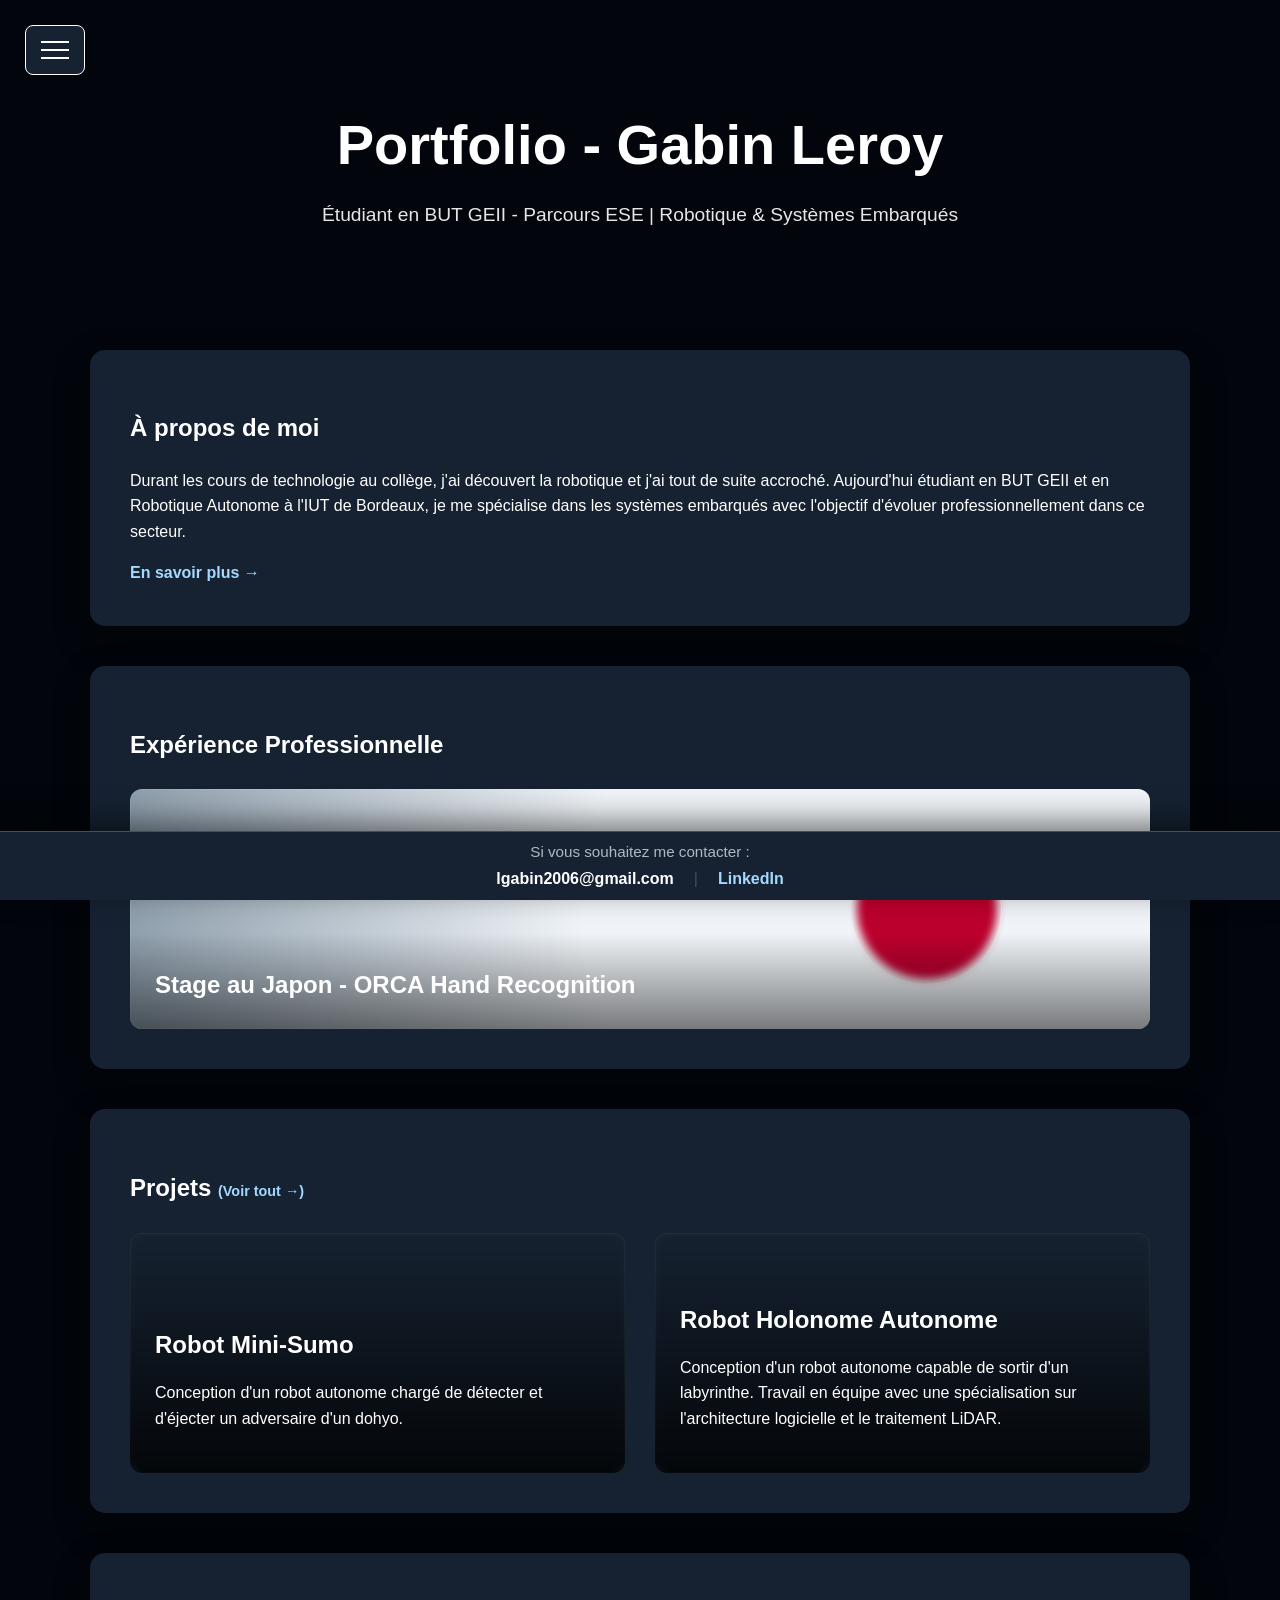
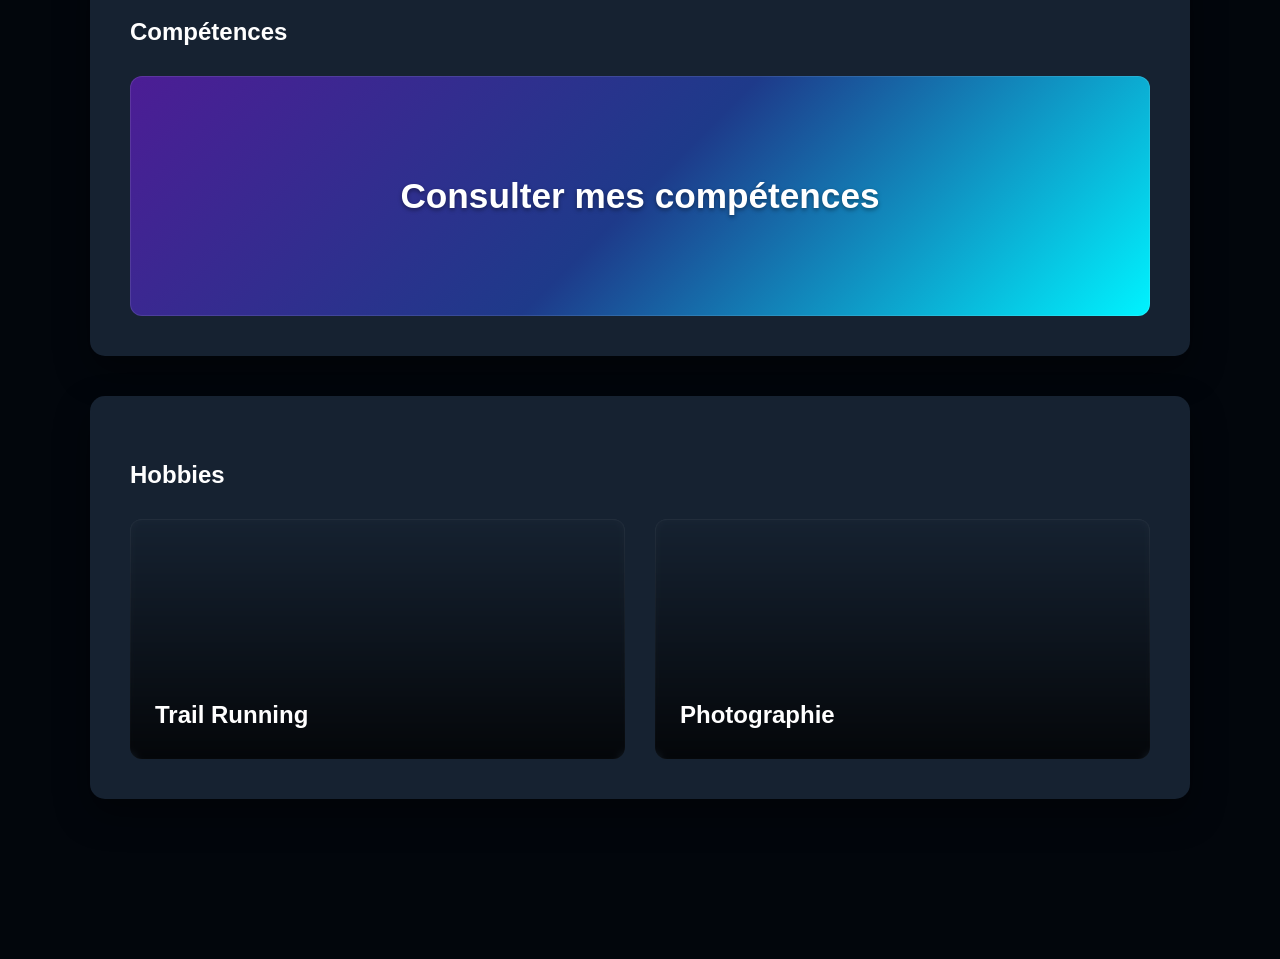
==== index.html @ c3f13b2a "Add files via upload" ====
<!DOCTYPE html>
<html lang="fr">
<head>
    <meta charset="UTF-8">
    <meta name="viewport" content="width=device-width, initial-scale=1.0">
    <title>Portfolio | Gabin Leroy</title>
    <link rel="stylesheet" href="style.css">
</head>
<body>

    <div id="hamburger" class="hamburger">
        <span></span><span></span><span></span>
    </div>

    <nav id="menu-links" class="menu-hidden">
        <ul>
            <li><a href="index.html">Accueil</a></li>
            <li><a href="about.html">À propos de moi</a></li>
            <li><a href="stagejapon.html">Expérience Professionnelle</a></li>
            <li><a href="projets.html">Projets</a></li>
            <li><a href="competences.html">Compétences</a></li>
            <li><a href="index.html#hobbies">Hobbies</a></li>
        </ul>
    </nav>

    <header class="hero">
        <h1>Portfolio - Gabin Leroy</h1>
        <p class="subtitle">Étudiant en BUT GEII - Parcours ESE | Robotique & Systèmes Embarqués</p>
    </header>

    <main class="container">
        
        <section class="section-card">
            <h2>À propos de moi</h2>
            <p>Durant les cours de technologie au collège, j'ai découvert la robotique et j'ai tout de suite accroché. Aujourd'hui étudiant en BUT GEII et en Robotique Autonome à l'IUT de Bordeaux, je me spécialise dans les systèmes embarqués avec l'objectif d'évoluer professionnellement dans ce secteur.</p>
            <a href="about.html" style="color: var(--accent); text-decoration: none; font-weight: bold;">En savoir plus →</a>
        </section>

        <!-- SECTION EXPÉRIENCE (Bouton Large) -->
        <section class="section-card">
            <h2>Expérience Professionnelle</h2>
            <div class="grid-layout single-item">
                <a href="stagejapon.html" class="card-btn japan-card">
                    <div class="overlay">
                        <h3>Stage au Japon - ORCA Hand Recognition</h3>
                    </div>
                </a>
            </div>
        </section>

        <section class="section-card">
            <a href="projets.html" style="text-decoration: none; color: inherit;">
                <h2 style="cursor: pointer;">Projets <span style="font-size: 0.6em; color: var(--accent);"> (Voir tout →)</span></h2>
            </a>

            <div class="grid-layout">
                <a href="robotsumo.html" class="card-btn" style="background-image: url('img/robotsumo.jpg');">
                    <div class="overlay">
                        <h3>Robot Mini-Sumo</h3>
                        <p>Conception d'un robot autonome chargé de détecter et d'éjecter un adversaire d'un dohyo.</p>
                    </div>
                </a>
                
                <a href="robotholonome.html" class="card-btn">
                    <div class="overlay">
                        <h3>Robot Holonome Autonome</h3>
                        <p>Conception d'un robot autonome capable de sortir d'un labyrinthe. Travail en équipe avec une spécialisation sur l'architecture logicielle et le traitement LiDAR.</p>
                    </div>
                </a>
            </div>
        </section>

        <section id="home-skills" class="section-card">
            <h2>Compétences</h2>
            <div class="grid-layout single-item">
<a href="competences.html" class="card-btn" style="background: linear-gradient(135deg, #4c1d95, #1e3a8a, #00f3ff); transition: all 0.3s ease;">
    <div style="height: 100%; display: flex; align-items: center; justify-content: center;">
        <h3 style="font-size: 2.2em; margin: 0; color: var(--white); font-weight: 700; text-shadow: 0 2px 4px rgba(0, 0, 0, 0.4);">Consulter mes compétences</h3>
    </div>
</a>
            </div>
        </section>

        <section id="hobbies" class="section-card">
            <h2>Hobbies</h2>
            <div class="grid-layout">
                <a href="trail.html" class="card-btn" style="background-image: url('img/panorama.jpg');">
                    <div class="overlay"><h3>Trail Running</h3></div>
                </a>
                <a href="photo.html" class="card-btn" style="background-image: url('img/fujitakao.jpg');">
                    <div class="overlay"><h3>Photographie</h3></div>
                </a>
            </div>
        </section>
    </main>

    <footer class="sticky-footer">
        <div class="footer-content">
            <p class="contact-intro">Si vous souhaitez me contacter :</p>
            <div class="contact-links">
                <span class="contact-mail"><strong>lgabin2006@gmail.com</strong></span>
                <span class="separator">|</span>
                <a href="https://www.linkedin.com/in/gabin-leroy-820791335" target="_blank">LinkedIn</a>
            </div>
        </div>
    </footer>

    <script src="script.js"></script>
</body>
</html>
---- style.css ----
html { scroll-behavior: smooth; }

/* --- VARIABLES --- */
:root {
    --bg-dark: #02060c;
    --block-bg: #162231;
    --card-bg: #23354d;
    --accent: #a5d8ff;
    --white: #ffffff;
    --text-dim: #b0b8c3;
    --skill-red: #e74c3c;
    --skill-orange: #e67e22;
    --skill-yellow: #f1c40f;
    --skill-green: #2ecc71;
}

body {
    margin: 0; padding: 0;
    font-family: 'Inter', -apple-system, sans-serif;
    background-color: var(--bg-dark);
    color: var(--white);
    line-height: 1.6;
    padding-bottom: 120px;
}

.container { width: 90%; max-width: 1100px; margin: 0 auto; }

/* --- HEADER & BANNIÈRES --- */
.hero { text-align: center; padding: 100px 20px 60px; }
.hero h1, .about-banner h1 { font-size: 3.5em; color: var(--white); font-weight: 800; margin: 0; }
.subtitle { color: var(--white); opacity: 0.9; font-size: 1.2em; margin-top: 10px; }

.about-banner {
    width: 100%; background: var(--block-bg);
    border-bottom: 2px solid var(--accent);
    padding: 80px 0; text-align: center;
}
.about-banner h1 { margin-bottom: 20px; }
.banner-text { max-width: 800px; margin: 0 auto; padding: 0 20px; font-size: 1.2em; color: var(--text-dim); }

/* --- MENU HAMBURGER --- */
.hamburger {
    position: fixed; top: 25px; left: 25px; z-index: 2000; cursor: pointer;
    background: var(--block-bg); padding: 15px; border-radius: 8px;
    border: 1px solid var(--white); display: flex; flex-direction: column; gap: 6px;
}
.hamburger span { display: block; width: 28px; height: 2px; background: var(--white); }

#menu-links {
    position: fixed; top: 0; left: 0; height: 100vh; width: 280px;
    background: var(--block-bg); border-right: 1px solid var(--white);
    z-index: 1500; padding-top: 100px; transition: transform 0.4s ease;
}
.menu-hidden { transform: translateX(-100%); }
#menu-links ul { list-style: none; padding: 0 40px; margin: 0; }
#menu-links a { text-decoration: none; color: var(--white); font-size: 1.3em; display: block; padding: 15px 0; }
#menu-links a:hover { color: var(--accent); }

/* --- SECTIONS & GRILLES --- */
.section-card {
    background: var(--block-bg); margin: 40px auto; padding: 40px;
    border-radius: 15px; box-shadow: 0 15px 35px rgba(0,0,0,0.4);
}
.grid-layout { display: grid; grid-template-columns: repeat(2, 1fr); gap: 30px; margin-top: 25px; }
.single-item { grid-template-columns: 1fr !important; }

/* --- BOUTONS (LE FIX ULTIME - OMBRE INTERNE) --- */
.card-btn {
    height: 240px; border-radius: 12px;
    background-color: transparent; /* On enlève le fond sombre qui bavait */
    position: relative; overflow: hidden;
    text-decoration: none; color: var(--white); display: block; transition: all 0.3s ease;
    
    /* On remplace la bordure classique par une ombre interne. 
       Elle couvre parfaitement le bord sans laisser de vide microscopique ! */
    border: none;
    box-shadow: inset 0 0 0 1px rgba(255, 255, 255, 0.1);
    
    background-size: cover;
    background-position: center;
    
    transform: translateZ(0);
    isolation: isolate;
}

.card-btn:hover { 
    transform: translateY(-8px); 
    /* Au survol, l'ombre interne devient bleue (var--accent) et on garde l'ombre externe */
    box-shadow: inset 0 0 0 1px var(--accent), 0 10px 20px rgba(0,0,0,0.3);
}


/* L'overlay gère uniquement le texte et le dégradé noir */
.overlay { 
    position: absolute; inset: 0; 
    z-index: 2; 
    background: linear-gradient(transparent, rgba(0, 0, 0, 0.8)); 
    padding: 25px; display: flex; flex-direction: column; justify-content: flex-end; 
}

/* Le pseudo-élément ::after gère le flou, en débordant de 10px pour couper le défaut */
.overlay::after {
    content: "";
    position: absolute;
    top: -10px; left: -10px; right: -10px; bottom: -10px; 
    backdrop-filter: blur(3px);
    -webkit-backdrop-filter: blur(3px); /* Indispensable pour Safari/iOS */
    z-index: -1; /* Reste sagement derrière le texte et le dégradé */
    transition: backdrop-filter 0.3s ease, -webkit-backdrop-filter 0.3s ease;
}

.overlay h3 { font-size: 1.5em; margin: 0; }

/* Au survol, l'image devient nette */
.card-btn:hover .overlay::after {
    backdrop-filter: blur(0px);
    -webkit-backdrop-filter: blur(0px);
}
/* --- LIGNES ALTERNÉES (PROJETS & PHOTOS) --- */
.project-row, .photo-row { display: flex; align-items: center; gap: 40px; margin-bottom: 80px; }
.project-row.reverse, .photo-row.reverse { flex-direction: row-reverse; }

/* Spécificités Projets */
.project-row { background: var(--block-bg); padding: 30px; border-radius: 15px; border: 1px solid rgba(255, 255, 255, 0.05); margin-top: 60px; }
.project-image, .photo-text { flex: 1; }
.project-image img { width: 100%; border-radius: 10px; height: 300px; object-fit: cover; }
.project-text { flex: 1; }
.project-text h3, .photo-text h2 { font-size: 1.8em; margin-bottom: 15px; color: var(--accent); }

.category-title { font-size: 2.5em; color: var(--accent); margin: 60px 0 20px 0; border-bottom: 1px solid rgba(255, 255, 255, 0.1); padding-bottom: 10px; }
.subcategory-title { font-size: 1.8em; color: var(--white); margin: 40px 0; opacity: 0.8; }

/* Spécificités Photo (Carrousel) - VERSION 2 */
.photo-container-v2 { margin: 80px 0; width: 100%; }
.carousel-container { position: relative; width: 100%; overflow: hidden; border-radius: 15px; border: 1px solid rgba(255, 255, 255, 0.1); aspect-ratio: 16 / 9; }
.carousel-slide { display: flex; overflow-x: auto; scroll-snap-type: x mandatory; scroll-behavior: smooth; -ms-overflow-style: none; scrollbar-width: none; }
.carousel-slide::-webkit-scrollbar { display: none; }
.carousel-slide img { width: 100%; flex-shrink: 0; scroll-snap-align: start; object-fit: cover; aspect-ratio: 16 / 9; height: auto; }

/* Pas de bloc de fond, texte directement posé avec ombres 3D */
.photo-text-v2 {
    position: absolute; bottom: 40px; width: 50%; z-index: 10; pointer-events: none;
}
.photo-text-v2 h2 { 
    font-size: 2.2em; color: var(--white); margin-bottom: 10px;
    text-shadow: 2px 2px 10px rgba(0, 0, 0, 1), -1px -1px 0 rgba(0,0,0,0.5); 
}
.photo-text-v2 p { 
    font-size: 1.1em; color: #ffffff; margin: 0;
    text-shadow: 1px 1px 8px rgba(0, 0, 0, 1), 0px 0px 5px rgba(0,0,0,0.8); 
}
.text-left { left: 40px; text-align: left; }
.text-right { right: 40px; text-align: right; left: auto; }

@media (max-width: 768px) {
    .photo-text-v2 { width: 85%; bottom: 20px; left: 20px !important; text-align: left !important; }
    .photo-text-v2 h2 { font-size: 1.5em; }
    .photo-text-v2 p { font-size: 0.9em; }
}

/* --- TRANSITION DE FOND DYNAMIQUE (PAGE PHOTO) --- */
body.photo-theme {
    transition: background-color 1s ease; /* Transition très douce de 1 seconde */
}

/* --- BOUTONS --- */
.btn-more, .btn-cv-download, .btn-insta, .btn-doc {
    display: inline-block; font-weight: bold; text-decoration: none; transition: 0.3s;
}
.btn-more { margin-top: 15px; color: var(--accent); border: 1px solid var(--accent); padding: 8px 20px; border-radius: 5px; }
.btn-more:hover { background: var(--accent); color: var(--bg-dark); }
.btn-cv-download { display: block; background: var(--accent); color: var(--bg-dark); text-align: center; padding: 20px; margin-bottom: 20px; border-radius: 8px; font-size: 1.1em; }
.btn-cv-download:hover { background: var(--white); transform: translateY(-3px); }
.btn-insta { margin-top: 20px; padding: 10px 25px; background: linear-gradient(45deg, #f09433, #e6683c, #dc2743, #cc2366, #bc1888); color: white; border-radius: 50px; }
.btn-insta:hover { transform: scale(1.05); }

/* --- NOUVEAU : BOUTONS DE DOCUMENTS (POUR LES PAGES PROJETS) --- */
.docs-container { display: flex; flex-wrap: wrap; gap: 15px; margin-top: 20px; }
.btn-doc { flex: 1; min-width: 200px; background: var(--card-bg); color: var(--white); padding: 15px; text-align: center; border-radius: 8px; border: 1px solid rgba(255,255,255,0.2); }
.btn-doc:hover { background: var(--accent); color: var(--bg-dark); transform: translateY(-3px); }

/* --- SECTION COMPÉTENCES (Titres et Couleurs GEII conservés) --- */
.skill-title { font-size: 1.1em; margin-bottom: 15px; text-transform: uppercase; letter-spacing: 1.5px; border-left: 4px solid currentColor; padding-left: 15px; }
.color-red { color: var(--skill-red); }
.color-orange { color: var(--skill-orange); }
.color-yellow { color: var(--skill-yellow); }
.color-green { color: var(--skill-green); }

/* --- PAGE CV --- */
.cv-section { margin-top: 60; }
.cv-display { background: var(--card-bg); border-radius: 8px; overflow: hidden; border: 1px solid rgba(255, 255, 255, 0.1); height: 800px; }
.cv-display embed { width: 100%; height: 100%; }

/* --- FOOTER STICKY --- */
.sticky-footer { position: fixed; bottom: 0; width: 100%; background: var(--block-bg); border-top: 1px solid rgba(255,255,255,0.2); padding: 8px 0; z-index: 2000; box-shadow: 0 -10px 30px rgba(0,0,0,0.5); }
.footer-content { display: flex; flex-direction: column; align-items: center; gap: 2px; }
.contact-intro { margin: 0; font-size: 0.95em; color: var(--text-dim); }
.contact-links { margin: 0; display: flex; align-items: center; gap: 20px; }
.sticky-footer a { color: var(--accent); text-decoration: none; font-weight: bold; transition: 0.3s; }
.sticky-footer a:hover { text-decoration: underline; color: var(--white); }
.separator { color: rgba(255,255,255,0.2); }

/* --- RESPONSIVE MOBILE --- */
@media (max-width: 768px) {
    .grid-layout { grid-template-columns: 1fr; }
    .hero h1, .about-banner h1 { font-size: 2.5em; }
    /* Regroupement des comportements colonnes sur mobile */
    .project-row, .project-row.reverse, .photo-row, .photo-row.reverse { flex-direction: column; gap: 20px; }
    .carousel-slide img { height: 300px; }
}
@media (max-width: 500px) {
    .contact-links { flex-direction: column; gap: 5px; }
    .separator { display: none; }
}

/* --- BANNIÈRE JAPON : Néon Blanc Détaché --- */
.japan-banner {
    position: relative; width: 100%; height: 400px;
    background: radial-gradient(circle at 80% 50%, #e0e6ed 10%, #1c2b40 85%, var(--bg-dark) 150%);
    display: flex; flex-direction: column; justify-content: center; align-items: center; text-align: center; overflow: hidden; border-bottom: 2px solid #bc002d;
}
.japan-banner h1 { position: relative; z-index: 10; font-size: 3.5em; margin-bottom: 20px; color: var(--white); text-shadow: 0 0 10px rgba(0,0,0,0.6); }
.japan-banner .banner-text { position: relative; z-index: 10; max-width: 800px; margin: 0 auto; padding: 0 20px; font-size: 1.2em; color: var(--white); text-shadow: 0 0 10px rgba(0,0,0,0.6); }

.japan-banner::before {
    content: ""; position: absolute; width: 280px; height: 280px; right: 10%; top: 50%; transform: translateY(-50%);
    background-color: #bc002d; border-radius: 50%; 
    filter: blur(8px); opacity: 1; z-index: 1;
}
.japan-banner::after {
    content: ""; position: absolute; top: 50%; transform: translateY(-50%);
    width: 290px; height: 290px; right: calc(10% - 5px); /* On centre l'anneau plus grand */
    border-radius: 50%; z-index: 2; pointer-events: none;
    border: 1px solid rgba(255, 255, 255, 0.4);
    box-shadow: 0 0 12px rgba(255, 255, 255, 0.3);
}

/* SECTION DOUBLE PHOTO (LABORATOIRE) */
.lab-grid {
    display: flex;
    gap: 30px;
    margin: 40px 0;
}

.lab-item {
    flex: 1;
}

.lab-item img {
    width: 100%;
    height: 400px;
    object-fit: cover;
    border-radius: 12px;
    border: 1px solid rgba(255, 255, 255, 0.1);
}

.lab-caption {
    margin-top: 20px;
    text-align: center;
    font-style: italic;
    color: var(--text-dim);
}

/* Mobile */
@media (max-width: 768px) {
    .lab-grid { flex-direction: column; }
    .lab-item img { height: 300px; }
}

/* BOUTON Stage Japon Expérience pro */

/* 1. Le fond du bouton (Uniquement le dégradé) */
.japan-card {
    background: radial-gradient(circle at 75% 50%, #f0f4f8 40%, #5c7285 130%) !important;
    position: relative;
    overflow: hidden;
}

/* 2. Le calque de l'image (Main ORCA) isolé uniquement à gauche ! */
.japan-card .overlay::before {
    content: "";
    position: absolute;
    top: 0; left: 0; bottom: 0;
    width: 60%; /* Ne prend que la partie gauche pour ne PAS polluer le drapeau */
    background: url('img/orcahandremove.png') no-repeat left 35% center / auto 90%;
    filter: blur(5px); /* Image floue par défaut */
    transition: all 0.3s ease; /* Fluidité de l'animation */
    z-index: -1; /* Derrière le texte */
}

/* 3. Défloutage de l'image ET du soleil au survol */
.japan-card:hover .overlay::before {
    filter: blur(0px);
}
.japan-card:hover::before { 
    filter: blur(0px) !important; 
}

/* 4. Le Soleil Rouge (Ton code exact avec les bonnes couleurs) */
.japan-card::before {
    content: "" !important;
    position: absolute !important;
    background-image: none !important;
    background-color: #bc002d !important;
    width: 140px !important;
    height: 140px !important;
    top: 50% !important;
    bottom: auto !important;
    left: auto !important;
    right: 15% !important;
    transform: translateY(-50%) !important;
    border-radius: 50% !important;
    filter: blur(4px) !important;
    opacity: 1 !important;
    z-index: 1 !important;
    transition: all 0.3s ease !important;
}

/* 5. L'Anneau Néon (Ton code exact) */
.japan-card::after {
    content: "";
    position: absolute;
    width: 150px;
    height: 150px;
    right: calc(15% - 5px);
    top: 50%;
    transform: translateY(-50%);
    border-radius: 50%;
    z-index: 2;
    pointer-events: none;
    border: 1px solid rgba(255, 255, 255, 0.4);
    box-shadow: 0 0 8px rgba(255, 255, 255, 0.3);
}

/* 6. Le Texte (Ton code exact) */
.japan-card .overlay { 
    z-index: 10; 
    background: linear-gradient(transparent 60%, rgba(0, 0, 0, 0.5) 100%);
}

/* 7. SÉCURITÉ POUR LES TÉLÉPHONES (Mobile) */
@media (max-width: 768px) {
    .japan-card .overlay::before {
        width: 100%; /* Sur téléphone, on autorise l'image à dépasser */
        background-position: left 15% center;
        background-size: auto 80%;
    }
}

/* On désactive la vitre dépolie sur la carte Japon car elle gère déjà ses propres flous */
.japan-card .overlay::after {
    display: none;
}

/* ==========================================
   THÈME "TRAIL & ENDURANCE" (Forest Dark Mode)
   ========================================== */

/* Variables spécifiques pour la page Trail */
body.trail-theme {
    background-color: #121a16; /* Vert forêt très sombre (presque noir) */
    color: #e0e6ed;
}

/* On recolore les cartes et bordures pour l'ambiance forêt/roche */
body.trail-theme .section-card,
body.trail-theme .project-row {
    background-color: #18241e; /* Vert forêt un peu plus clair pour les blocs */
    border: 1px solid rgba(230, 126, 34, 0.15); /* Bordure discrète orange */
}

/* La couleur d'accentuation devient Terracotta (Orange Trail) */
body.trail-theme h2,
body.trail-theme .category-title,
body.trail-theme .accent-text {
    color: #e67e22; /* Orange Terracotta */
}

/* --- BANNIÈRE TRAIL --- */
.trail-banner {
    position: relative;
    width: 100%;
    height: 400px;
    /* Remplace 'img/fuji-banner.jpg' par ton image (Fuji ou montage de paysages) */
    background-image: linear-gradient(to bottom, rgba(18, 26, 22, 0.3), rgba(18, 26, 22, 1)), url('img/panorama.jpg');
    background-size: cover;
    background-position: center;
    display: flex;
    flex-direction: column;
    justify-content: center;
    align-items: center;
    text-align: center;
    border-bottom: 2px solid #e67e22;
}

.trail-banner h1 {
    font-size: 3.5em;
    color: #ffffff;
    text-shadow: 0 0 15px rgba(0,0,0,0.8);
    margin-bottom: 10px;
}

.trail-banner .subtitle {
    font-size: 1.5em;
    color: #e67e22;
    font-weight: bold;
    text-shadow: 0 0 10px rgba(0,0,0,0.8);
}

/* --- STYLE DES MÉDIAS TRAIL (FORMAT 16:9 ET RÉPARTITION) --- */

/* Modification de la place : Plus de place au média (60%), moins au texte (40%) */
body.trail-theme .project-image {
    flex: 1.5 !important; /* Élargit la zone de l'image/vidéo */
}
body.trail-theme .project-text {
    flex: 1 !important; /* Réduit proportionnellement la zone de texte */
}

/* Application du format 16:9 sur l'image du Semi-Marathon */
body.trail-theme .project-image img {
    width: 100%;
    aspect-ratio: 16 / 9 !important;
    height: auto !important;
    object-fit: cover;
}

/* Application du format 16:9 sur toutes les vidéos de la page */
.trail-video {
    width: 100%;
    aspect-ratio: 16 / 9; /* Format vidéo standard parfait, rien ne sera coupé */
    height: auto !important;
    object-fit: cover;
    border-radius: 12px;
    border: 1px solid rgba(255, 255, 255, 0.1);
    box-shadow: 0 10px 20px rgba(0,0,0,0.3);
}

/* Grille spécifique pour l'entraînement (Vidéo + Photos) */
.training-grid {
    display: grid;
    grid-template-columns: 1fr 1fr;
    gap: 20px;
    margin-top: 20px;
}
@media (max-width: 768px) {
    .training-grid { grid-template-columns: 1fr; }
}

/* ==========================================
   PAGE COMPÉTENCES (FILTRES ET MODALES)
   ========================================== */

/* Menu de filtre */
.filter-section { text-align: center; margin: 40px 0; }
.filter-section label { font-size: 1.1em; margin-right: 15px; color: var(--text-dim); }
.custom-select { background: var(--card-bg); color: var(--white); border: 1px solid var(--accent); padding: 10px 20px; border-radius: 8px; font-size: 1em; font-family: 'Inter', sans-serif; cursor: pointer; outline: none; }

/* Grille des cartes (3 par ligne) */
.skills-grid {
    display: grid;
    grid-template-columns: repeat(3, 1fr);
    gap: 20px;
}
.geii-header { 
    grid-column: 1 / -1; 
    display: none; /* Caché par défaut au premier chargement de la page */
}

/* Les petits blocs de compétences */
.skill-card {
    background: var(--card-bg);
    border: 1px solid rgba(255, 255, 255, 0.1);
    padding: 20px;
    border-radius: 8px;
    cursor: pointer;
    transition: all 0.3s ease;
    
    /* FIX DU BUG DE TRI : On utilise grid à la place de flex pour centrer verticalement sans bloquer le display: none */
    display: grid;
    align-content: center;
    justify-content: center;
    text-align: center;
    min-height: 110px;
    box-sizing: border-box;
}
.skill-card h3 { margin: 0; font-size: 1.1em; font-weight: 500; line-height: 1.4; }

/* Survol par défaut : Lueur Bleu Cyan Électrique */
.skill-card:hover {
    border-color: #00f3ff;
    box-shadow: 0 0 15px rgba(0, 243, 255, 0.4);
    transform: translateY(-2px);
}

/* Survol GEII : Actif uniquement si le filtre GEII est sélectionné */
.skills-grid.geii-active .skill-card[data-color="red"]:hover { border-color: var(--skill-red); box-shadow: 0 0 15px rgba(231, 76, 60, 0.4); }
.skills-grid.geii-active .skill-card[data-color="orange"]:hover { border-color: var(--skill-orange); box-shadow: 0 0 15px rgba(230, 126, 34, 0.4); }
.skills-grid.geii-active .skill-card[data-color="yellow"]:hover { border-color: var(--skill-yellow); box-shadow: 0 0 15px rgba(241, 196, 15, 0.4); }
.skills-grid.geii-active .skill-card[data-color="green"]:hover { border-color: var(--skill-green); box-shadow: 0 0 15px rgba(46, 204, 113, 0.4); }


/* --- FENÊTRE MODALE (POP-UP) --- */
.modal-hidden {
    display: none;
}

.modal-visible {
    position: fixed;
    top: 0; left: 0; width: 100vw; height: 100vh;
    background: rgba(0, 0, 0, 0.6); /* Fond sombre */
    backdrop-filter: blur(8px); /* Floute l'arrière-plan de la page */
    -webkit-backdrop-filter: blur(8px);
    z-index: 3000;
    display: flex;
    justify-content: center;
    align-items: center;
    animation: fadeIn 0.3s ease;
}

.modal-content {
    background: var(--block-bg);
    width: 80%;
    max-width: 800px;
    max-height: 80vh;
    border-radius: 15px;
    padding: 40px;
    position: relative;
    border: 1px solid var(--accent);
    overflow-y: auto; /* Permet de scroller si beaucoup de texte */
    box-shadow: 0 20px 50px rgba(0,0,0,0.5);
}

.close-btn {
    position: absolute;
    top: 15px; right: 25px;
    font-size: 2em;
    color: var(--text-dim);
    background: none;
    border: none;
    cursor: pointer;
    transition: 0.3s;
}
.close-btn:hover { color: var(--skill-red); }

#modal-body ul { padding-left: 20px; }
#modal-body li { margin-bottom: 10px; color: var(--text-dim); }

@keyframes fadeIn {
    from { opacity: 0; transform: scale(0.95); }
    to { opacity: 1; transform: scale(1); }
}

/* Adaptation de la grille Compétences sur mobile */
@media (max-width: 900px) {
    .skills-grid { grid-template-columns: repeat(2, 1fr); }
}
@media (max-width: 600px) {
    .skills-grid { grid-template-columns: 1fr; }
}

/* Effet de survol sur le gros bouton de l'accueil */
#home-skills .card-btn:hover {
    transform: translateY(-4px);
    box-shadow: 0 0 20px rgba(0, 243, 255, 0.4);
}

.photo-banner-bg {
    position: relative; /* Indispensable pour caler le bouton absolu tout en bas */
    background-image: linear-gradient(to bottom, rgba(0, 0, 0, 0.4), rgba(15, 23, 42, 0.95)), url('img/enoshima.jpg');
    background-size: cover;
    background-position: center 55%; /* Permet de descendre ou monter légèrement le pont si besoin */
}

/* Rend le texte de description blanc pur et lisible */
.photo-banner-bg .banner-text p {
    color: #ffffff !important;
    text-shadow: 0 2px 8px rgba(0, 0, 0, 0.8);
    font-weight: 500;
}

/* Positionne le bouton Insta pile au centre de la ligne du bas */
.photo-banner-bg .btn-insta {
    position: absolute;
    bottom: -25px; /* Ajuste cette valeur selon la hauteur réelle du bouton pour le couper en deux */
    left: 50%;
    transform: translateX(-50%);
    margin-top: 0; /* Annule la marge par défaut */
    z-index: 10;   /* Passe par-dessus la bordure */
}

/* Ajustement précis de la hauteur pour le Robot Sumo */
a[href="robotsumo.html"] {
    background-position: center 35% !important;
}

/* Ajustement précis du robot sumo dans les lignes de projet */
.project-image img[src*="robotsumo.jpg"] {
    object-position: center 33%;
}

/* --- EFFET DE FLOU DE REPLI POUR LE KART À HÉLICES --- */
/* 1. On prépare le conteneur de l'image du kart */
.project-row .project-image:has(img[src*="kartahelice.jpg"]) {
    position: relative;
    background-image: url('img/kartahelice.jpg');
    background-size: cover;
    background-position: center;
    overflow: hidden;
    border-radius: 10px;
    height: 300px; /* Aligné sur la hauteur de tes autres projets */
}

/* 2. On applique le flou artistique sur l'arrière-plan */
.project-row .project-image:has(img[src*="kartahelice.jpg"])::before {
    content: "";
    position: absolute;
    inset: 0;
    background: inherit;
    filter: blur(12px) brightness(0.6); /* Ajuste le flou et assombrit légèrement l'arrière-plan */
    transform: scale(1.1); /* Évite les bords blancs dus au flou */
    z-index: 1;
}

/* 3. On force l'image du premier plan à s'afficher EN TIÈRE et sans déformation */
.project-row .project-image img[src*="kartahelice.jpg"] {
    position: relative;
    width: 100%;
    height: 100%;
    object-fit: contain; /* Dézoome pour afficher 100% du kart */
    z-index: 2; /* Passe devant le calque flouté */
}

/* ==========================================
   FIX COUPE IMAGE DE LA PARTIE 1 (VISION)
   ========================================== */
.project-image img[src*="rlandmark.jpg"] {
    object-fit: contain; /* Affiche l'image de l'IA en entier sans la rogner */
    background-color: #0c1622; /* Teinte sombre ajustée pour s'accorder au retour écran */
}

/* ==========================================
   SYSTÈME DE GALERIE INTERACTIVE REVISITÉ
   ========================================== */
.peek-gallery {
    display: flex;
    width: 100%;
    height: 320px;
    border-radius: 10px;
    overflow: hidden;
    gap: 4px;
    background-color: #ffffff; /* Fond blanc unifié : élimine définitivement les bandes noires latérales */
    padding: 6px;
    box-sizing: border-box;
    border: 1px solid rgba(255, 255, 255, 0.1);
}

.peek-card {
    position: relative;
    flex: 0.18; /* Réduction de l'espace par défaut des volets fermés */
    height: 100%;
    transition: all 0.5s cubic-bezier(0.25, 0.8, 0.25, 1);
    cursor: pointer;
    background-color: #ffffff;
}

/* Par défaut, la première image est ouverte */
.peek-card:first-child {
    flex: 2;
}

.peek-card img {
    width: 100%;
    height: 100%;
    object-fit: contain; /* Conserve l'intégralité du schéma, des flèches et du texte */
    display: block;
}

/* ÉTIQUETTES DES VOLETS : Nettoyage complet des débordements textuels */
.peek-card span {
    position: absolute;
    bottom: 12px;
    left: 50%;
    transform: translateX(-50%) translateY(5px);
    background: rgba(15, 23, 42, 0.95);
    color: #ffffff;
    padding: 6px 16px;
    border-radius: 30px;
    font-size: 0.8em;
    font-weight: 600;
    white-space: nowrap;
    opacity: 0; /* Masqué par défaut sur les volets étroits pour éviter les coupures de mots */
    border: 1px solid rgba(255, 255, 255, 0.15);
    transition: opacity 0.3s ease, transform 0.3s ease;
    pointer-events: none;
    z-index: 10;
}

/* Affichage de l'étiquette uniquement sur le volet actif ou survolé */
.peek-card:first-child span,
.peek-gallery .peek-card:hover span {
    opacity: 1;
    transform: translateX(-50%) translateY(0);
}

/* COMPORTEMENT ÉLASTIQUE AU SURVOL (DESKTOP) */
.peek-gallery:hover .peek-card {
    flex: 0.15;
}
.peek-gallery .peek-card:hover {
    flex: 2;
}

/* CONFIGURATION SPÉCIFIQUE DUO : Équilibre 50/50 pour la Partie 3 (Angles VS PWM) */
.transparent-cards .peek-card {
    flex: 1; /* Répartition égale au chargement de la page */
}
.transparent-cards:hover .peek-card {
    flex: 0.2; /* Compression du volet non survolé */
}
.transparent-cards .peek-card:hover {
    flex: 1.8; /* Expansion du volet survolé */
}

/* RESPONSIVE MOBILE */
@media (max-width: 768px) {
    .peek-gallery {
        display: grid;
        grid-template-columns: repeat(2, 1fr);
        height: auto;
        gap: 8px;
        background-color: transparent;
        padding: 0;
        border: none;
    }
    .peek-card, .peek-gallery:hover .peek-card, .peek-gallery .peek-card:hover {
        flex: none;
        height: 160px;
        background-color: #ffffff;
        border-radius: 6px;
    }
    .peek-card span {
        opacity: 1;
        font-size: 0.75em;
        bottom: 8px;
        transform: translateX(-50%) translateY(0);
        padding: 4px 10px;
    }
}

/* ==========================================
   FIX D'AFFICHAGE DU ROBOT HOLONOME (THÉSÉE)
   ========================================== */

/* 1. Page d'accueil (index.html) : Image nette en plein écran (Style Sumo) */
a[href="robotholonome.html"].card-btn {
    background-image: url('img/robotholonome.png');
    background-size: cover;
    background-position: center 30%; /* Ajuste le centrage vertical du robot */
}
/* Désactivation des anciens calques de flou latéraux */
a[href="robotholonome.html"].card-btn::before,
a[href="robotholonome.html"].card-btn::after {
    display: none;
}

/* 2. Page catalogue (projets.html) : On garde ton effet de repli qui fonctionne bien */
.project-row .project-image:has(img[src*="robotholonome.png"]) {
    position: relative;
    background-image: url('img/robotholonome.png');
    background-size: cover;
    background-position: center;
    overflow: hidden;
    border-radius: 10px;
    height: 300px;
}
.project-row .project-image:has(img[src*="robotholonome.png"])::before {
    content: "";
    position: absolute;
    inset: 0;
    background: inherit;
    filter: blur(12px) brightness(0.5);
    transform: scale(1.1);
    z-index: 1;
}
.project-row .project-image img[src*="robotholonome.png"] {
    position: relative;
    width: 100%;
    height: 100%;
    object-fit: contain;
    z-index: 2;
}

/* ===================================================
   TEST OPTION 1 : MESH GRADIENT "AURORA" ÉPURÉ
   =================================================== */
.about-banner.thisee-banner-bg {
    position: relative;
    background: #02060c;
    
    /* Le fond coloré Aurora */
    background-image: 
        radial-gradient(at 100% 0%, #0d2b45 0px, transparent 55%),
        radial-gradient(at 80% 100%, #113f59 0px, transparent 55%),
        radial-gradient(at 40% 50%, #051321 0px, transparent 80%);
        
    overflow: hidden;
    padding: 80px 0;
    text-align: left;
    min-height: 280px;
    display: flex;
    align-items: center;
    border-bottom: 2px solid var(--accent);
}

/* 1. ON DESACTIVE COMPLETEMENT LA GRILLE POUR DE GACHER LE DEGRADE */
.about-banner.thisee-banner-bg::before {
    display: none;
}

/* Le texte à gauche reste posé normalement */
.about-banner.thisee-banner-bg .container {
    position: relative;
    z-index: 10;
    width: 100%;
    display: flex;
    flex-direction: column;
    align-items: flex-start;
}
.about-banner.thisee-banner-bg .banner-text {
    margin: 0; padding: 0;
    max-width: 55%;
}

/* Le robot net à droite */
.about-banner.thisee-banner-bg::after {
    content: "";
    position: absolute;
    top: 20px; right: 8%; bottom: 20px;
    width: 35%;
    background-image: url('img/robotholonomerem.png');
    background-size: contain;
    background-repeat: no-repeat;
    background-position: center;
    z-index: 5;
    filter: drop-shadow(0 0 15px rgba(165, 216, 255, 0.15));
}

/* Version Mobile */
@media (max-width: 768px) {
    .about-banner.thisee-banner-bg { text-align: center; padding: 40px 0; background-image: radial-gradient(circle at 50% 80%, #0d2b45 0%, #02060c 70%); }
    .about-banner.thisee-banner-bg::after { position: relative; display: block; width: 100%; height: 200px; right: 0; margin-top: 25px; }
    .about-banner.thisee-banner-bg .container { align-items: center; }
    .about-banner.thisee-banner-bg .banner-text { max-width: 100%; }
}

/* ==========================================
   FIX D'AFFICHAGE POUR LE SCHÉMA LIDAR
   ========================================== */
.project-image img[src*="lidarhol.png"] {
    object-fit: contain; /* Indispensable : affiche 100% du schéma et du texte sans coupure */
    background-color: #efedea; /* Assure un raccord parfait avec la couleur beige de ton image */
    padding: 15px; /* Donne un peu d'air pour que les textes ne collent pas aux bords */
    box-sizing: border-box;
}

/* ==========================================
   FIX D'AFFICHAGE POUR LES SCHÉMAS (LIDAR & ALGO)
   ========================================== */
.project-image img[src*="lidarhol.png"],
.project-image img[src*="algohol.jpg"] {
    object-fit: contain; /* Affiche 100% du schéma et du texte sans coupure */
    background-color: #efedea; /* Raccord avec la couleur de fond de tes images */
    padding: 15px;
    box-sizing: border-box;
}

/* ===================================================
   BANNIÈRE DU ROBOT MINI-SUMO : ASYMÉTRIQUE ET ZOOMÉE
   =================================================== */
.about-banner.sumo-banner-bg {
    position: relative;
    background-color: #0a0814;
    overflow: hidden;
    padding: 90px 0;
    text-align: left; /* On aligne le texte à gauche pour libérer le robot */
}

/* Alignement du conteneur de texte à gauche */
.about-banner.sumo-banner-bg .container {
    position: relative;
    z-index: 10;
    display: flex;
    flex-direction: column;
    align-items: flex-start;
}

.about-banner.sumo-banner-bg .banner-text {
    margin: 0;
    padding: 0;
    max-width: 52%; /* Le texte occupe la moitié gauche de l'écran */
}

/* 1. L'arrière-plan étalé et flouté (inchangé, habille toute la bannière) */
.about-banner.sumo-banner-bg::before {
    content: "";
    position: absolute;
    inset: 0;
    background-image: url('img/robotsumo.jpg');
    background-size: cover;
    background-position: center 45%;
    filter: blur(18px) brightness(0.35);
    transform: scale(1.1);
    z-index: 1;
}

/* 2. L'image centrale NETTE, DÉCALÉE À DROITE ET ULTRA ZOOMÉE */
.about-banner.sumo-banner-bg::after {
    content: "";
    position: absolute;
    top: 0; 
    bottom: 0; 
    right: 10%; /* Décalé sur le côté droit */
    width: 38%;
    max-width: 420px;
    background-image: url('img/robotsumo.jpg');
    /* ZOOM CHIRURGICAL (160%) : On grossit le robot pour éliminer l'arrière-plan de la pièce */
    background-size: 140%; 
    /* CADRAGE VERTICAL (20%) : On remonte la photo pour masquer la table en bas */
    background-position: center 30%; 
    background-repeat: no-repeat;
    z-index: 2;
}

/* Version Mobile : On recentre tout proprement en colonne */
@media (max-width: 768px) {
    .about-banner.sumo-banner-bg {
        text-align: center;
        padding: 40px 0;
    }
    .about-banner.sumo-banner-bg .container {
        align-items: center;
    }
    .about-banner.sumo-banner-bg .banner-text {
        max-width: 100%;
    }
    .about-banner.sumo-banner-bg::after {
        position: relative;
        display: block;
        width: 100%;
        height: 240px;
        right: auto;
        margin-top: 25px;
        background-size: cover;
        background-position: center 35%;
    }
}

/* ===================================================
   FIX CONCEPTION : DEZOOM ET FOND BLANC POUR SCHÉMAS
   =================================================== */
.project-image img[src*="schemabatterie.png"],
.project-image img[src*="sumografcet.png"] {
    object-fit: contain !important; /* Dézoome pour afficher 100% du schéma */
    background-color: #ffffff !important; /* Fond blanc pur pour la lisibilité */
    padding: 15px;
    box-sizing: border-box;
    border: 1px solid rgba(255, 255, 255, 0.1);
    box-shadow: 0 10px 25px rgba(0, 0, 0, 0.4);
}

/* ===================================================
   FIX INTÉGRATION : EFFET FLOU DE REPLI (IMG_0557)
   =================================================== */
.project-row .project-image:has(img[src*="IMG_0557.jpg"]) {
    position: relative;
    background-image: url('img/sumotest.jpg');
    background-size: cover;
    background-position: center;
    overflow: hidden;
    border-radius: 10px;
    height: 320px;
}

/* Flou artistique d'arrière-plan pour masquer l'environnement de la table */
.project-row .project-image:has(img[src*="sumotest.jpg"])::before {
    content: "";
    position: absolute;
    inset: 0;
    background: inherit;
    filter: blur(10px) brightness(0.5);
    transform: scale(1.1);
    z-index: 1;
}

/* L'image centrale nette qui ressort en gros plan */
.project-row .project-image img[src*="sumotest.jpg"] {
    position: relative;
    width: 100%;
    height: 100%;
    object-fit: contain; /* Garde le robot entier au centre */
    z-index: 2;
}
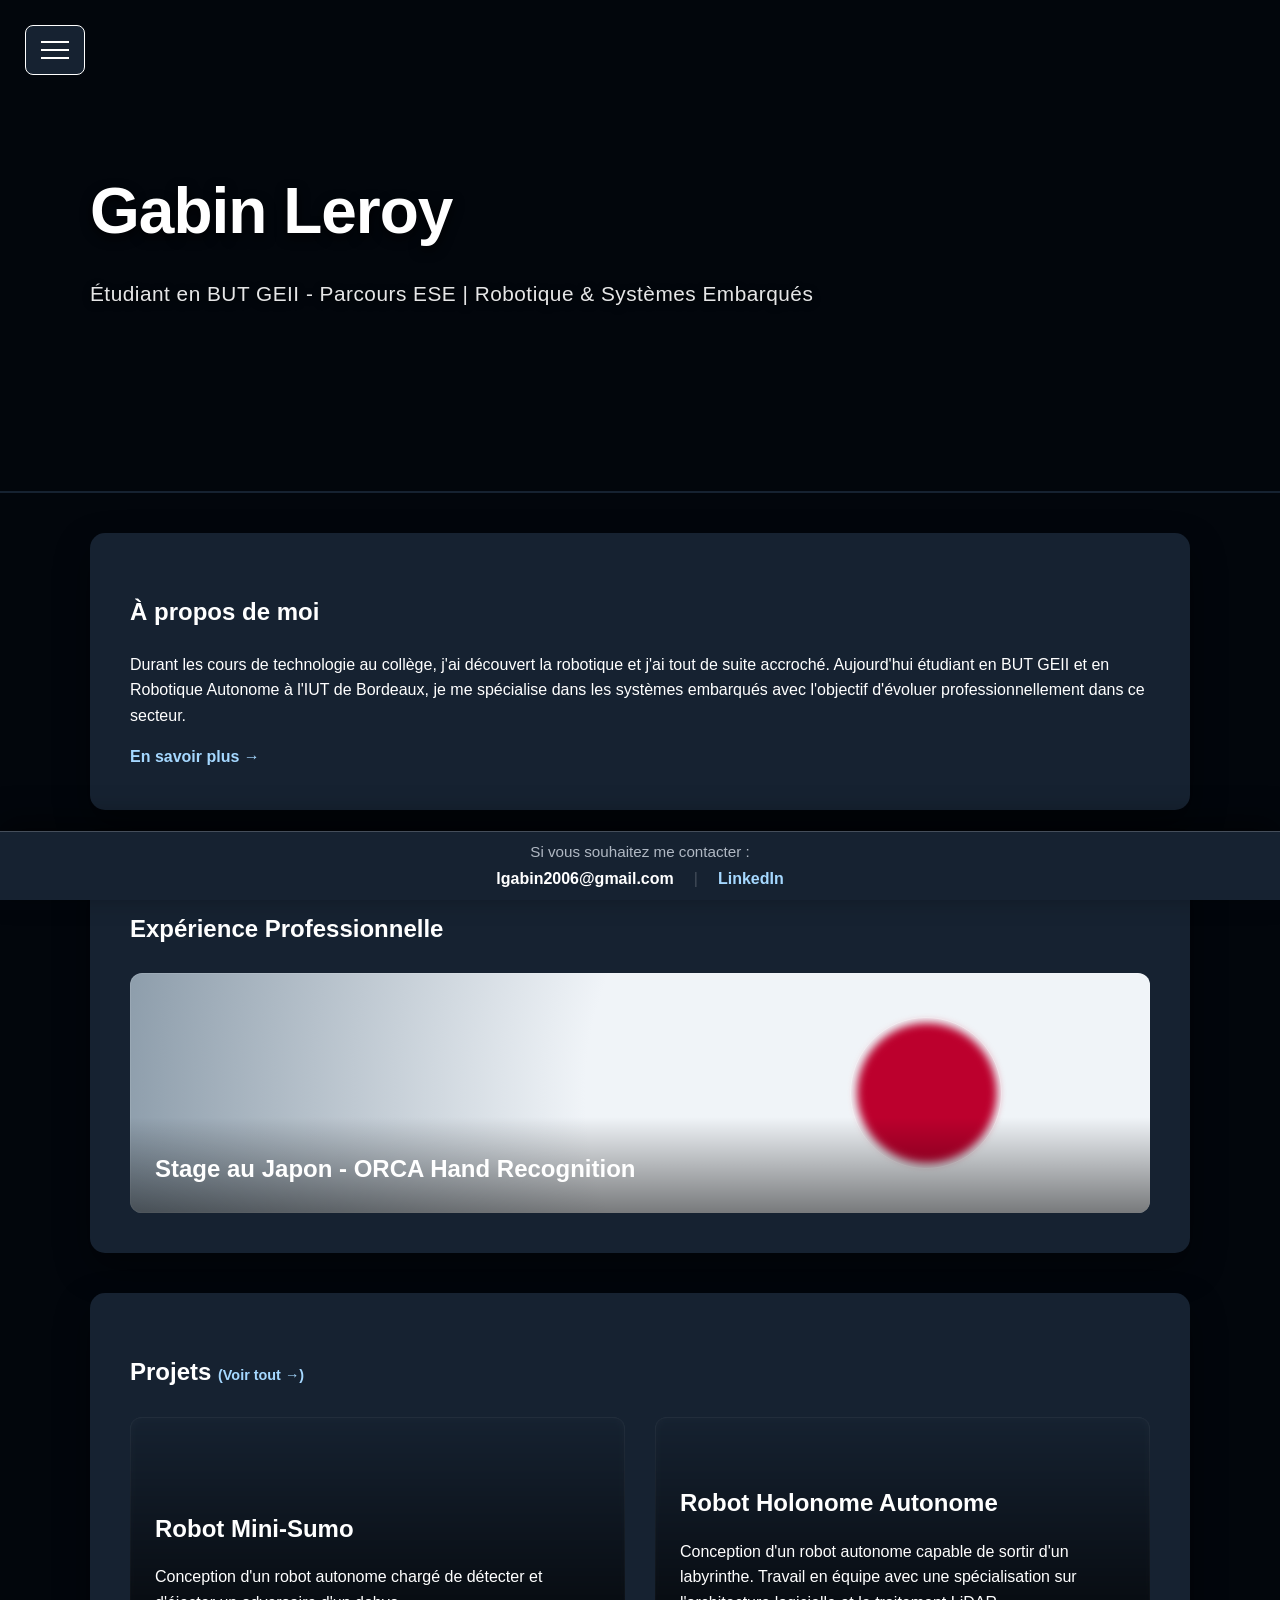
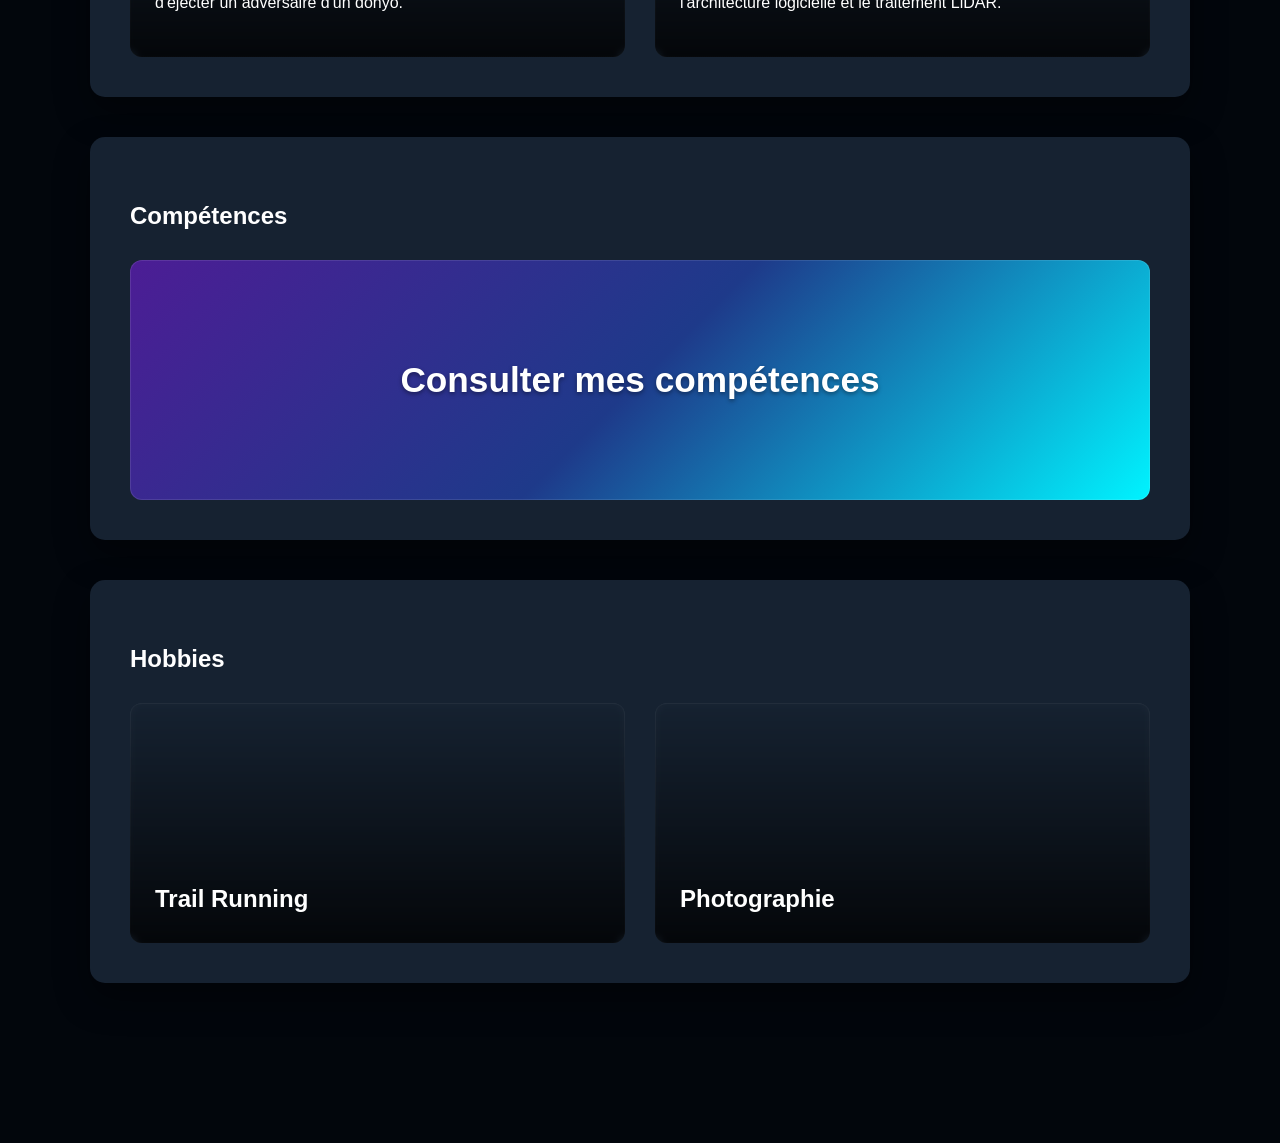
==== commit 465c6000: "Add files via upload" ====
--- a/index.html
+++ b/index.html
@@ -23,9 +23,11 @@
         </ul>
     </nav>
 
-    <header class="hero">
-        <h1>Portfolio - Gabin Leroy</h1>
-        <p class="subtitle">Étudiant en BUT GEII - Parcours ESE | Robotique & Systèmes Embarqués</p>
+    <header class="hero home-banner-mesh">
+        <div class="container hero-content">
+            <h1>Gabin Leroy</h1>
+            <p class="subtitle">Étudiant en BUT GEII - Parcours ESE | Robotique & Systèmes Embarqués</p>
+        </div>
     </header>
 
     <main class="container">
--- a/style.css
+++ b/style.css
@@ -1000,4 +1000,147 @@
     height: 100%;
     object-fit: contain; /* Garde le robot entier au centre */
     z-index: 2;
+}
+
+/* ===================================================
+   BANNIÈRE DU PROJET RADIOGONIOMÉTRIE (PLEIN ÉCRAN)
+   =================================================== */
+.about-banner.radio-banner-bg {
+    position: relative;
+    background-color: #050d14; /* Fond de secours ultra-sombre */
+    overflow: hidden;
+    padding: 110px 0; /* Un peu plus de hauteur pour bien profiter de la photo */
+    text-align: left;
+}
+
+/* L'image d'antenne qui prend absolument tout l'espace en arrière-plan */
+.about-banner.radio-banner-bg::before {
+    content: "";
+    position: absolute;
+    inset: 0;
+    background-image: url('img/antenne.jpg'); /* Pense à nommer ta photo ainsi dans le dossier img */
+    background-size: cover; /* Force la photo à couvrir 100% de la largeur et de la hauteur */
+    background-position: center 45%; /* Ajuste ce pourcentage pour centrer l'antenne verticalement */
+    filter: brightness(0.35); /* Assombrit la photo pour détacher le texte blanc proprement */
+    z-index: 1;
+}
+
+/* Le texte propulsé au premier plan */
+.about-banner.radio-banner-bg .container {
+    position: relative;
+    z-index: 10;
+    display: flex;
+    flex-direction: column;
+    align-items: flex-start;
+}
+
+.about-banner.radio-banner-bg .banner-text {
+    margin: 0;
+    padding: 0;
+    max-width: 60%; /* Aligne le texte sur la partie gauche */
+}
+
+/* Version Mobile et Tablette */
+@media (max-width: 768px) {
+    .about-banner.radio-banner-bg {
+        text-align: center;
+        padding: 60px 0;
+    }
+    .about-banner.radio-banner-bg .container {
+        align-items: center;
+    }
+    .about-banner.radio-banner-bg .banner-text {
+        max-width: 100%;
+    }
+}
+
+/* ===================================================
+   FIX RADIO : FOND BLANC ET DEZOOM POUR LES GRAPHES RF
+   =================================================== */
+.project-image img[src*="mmanagal.png"],
+.project-image img[src*="trvna.jpg"],
+.project-image img[src*="diagrayonnement.png"] {
+    object-fit: contain !important; /* Affiche 100% de l'image sans la couper */
+    background-color: #ffffff !important; /* Fond blanc pur pour la lisibilité des courbes */
+    padding: 10px;
+    box-sizing: border-box;
+    border: 1px solid rgba(255, 255, 255, 0.1);
+    box-shadow: 0 10px 25px rgba(0, 0, 0, 0.4);
+
+    
+}
+
+/* ===================================================
+   NOUVELLE BANNIÈRE ACCUEIL IMMERSIVE AVEC PORTRAIT
+   =================================================== */
+.hero.home-banner-mesh {
+    position: relative;
+    background-color: #02060c; /* Couleur de secours[cite: 15] */
+    /* Intégration de ta photo modifiée en arrière-plan */
+    background-image: url('img/ppaccueil.jpg');
+    background-size: cover; /* Force l'image à couvrir toute la bannière */
+    background-position: center 35%; /* Centre verticalement sur ton regard et les arbres */
+    background-repeat: no-repeat;
+    padding: 160px 0; /* Donne une belle hauteur pour profiter du paysage */
+    text-align: left; /* Aligne le texte à gauche sur la zone de l'eau */
+    overflow: hidden;
+    border-bottom: 2px solid var(--block-bg);
+}
+
+/* Masque dégradé linéaire pour assombrir uniquement la zone sous le texte */
+.hero.home-banner-mesh::before {
+    content: "";
+    position: absolute;
+    inset: 0;
+    /* Crée un voile noir opaque à gauche qui s'estompe vers la droite pour te laisser net */
+    background: linear-gradient(to right, rgba(2, 6, 12, 0.85) 35%, rgba(2, 6, 12, 0.4) 65%, rgba(2, 6, 12, 0.1) 100%);
+    z-index: 1;
+}
+
+/* Le texte propulsé au premier plan */
+.hero-content {
+    position: relative;
+    z-index: 10;
+}
+
+.hero.home-banner-mesh h1 {
+    font-size: 4em !important;
+    font-weight: 800;
+    letter-spacing: -1px;
+    margin: 0;
+    color: var(--white); /*[cite: 15] */
+    /* Ombre portée pour décoller le nom des reflets de l'eau */
+    text-shadow: 0 4px 12px rgba(0, 0, 0, 0.9);
+}
+
+.hero.home-banner-mesh .subtitle {
+    margin-top: 15px;
+    font-size: 1.3em;
+    font-weight: 500;
+    color: #ffffff; /* Blanc pur pour une lisibilité parfaite sur le fond vert/eau */
+    text-shadow: 0 2px 8px rgba(0, 0, 0, 0.9);
+    letter-spacing: 0.5px;
+}
+
+/* Configuration spécifique pour les téléphones et tablettes */
+@media (max-width: 768px) {
+    .hero.home-banner-mesh {
+        padding: 100px 0;
+        text-align: center; /* Recentre le texte sur mobile */
+        background-position: 65% center; /* Décale un poil la photo pour te garder au centre sur petit écran */
+    }
+    
+    /* Assombrissement global et uniforme sur mobile pour la lisibilité */
+    .hero.home-banner-mesh::before {
+        background: rgba(2, 6, 12, 0.65);
+    }
+    
+    .hero.home-banner-mesh h1 {
+        font-size: 2.8em !important;
+    }
+    
+    .hero.home-banner-mesh .subtitle {
+        font-size: 1.1em;
+        padding: 0 20px;
+    }
 }
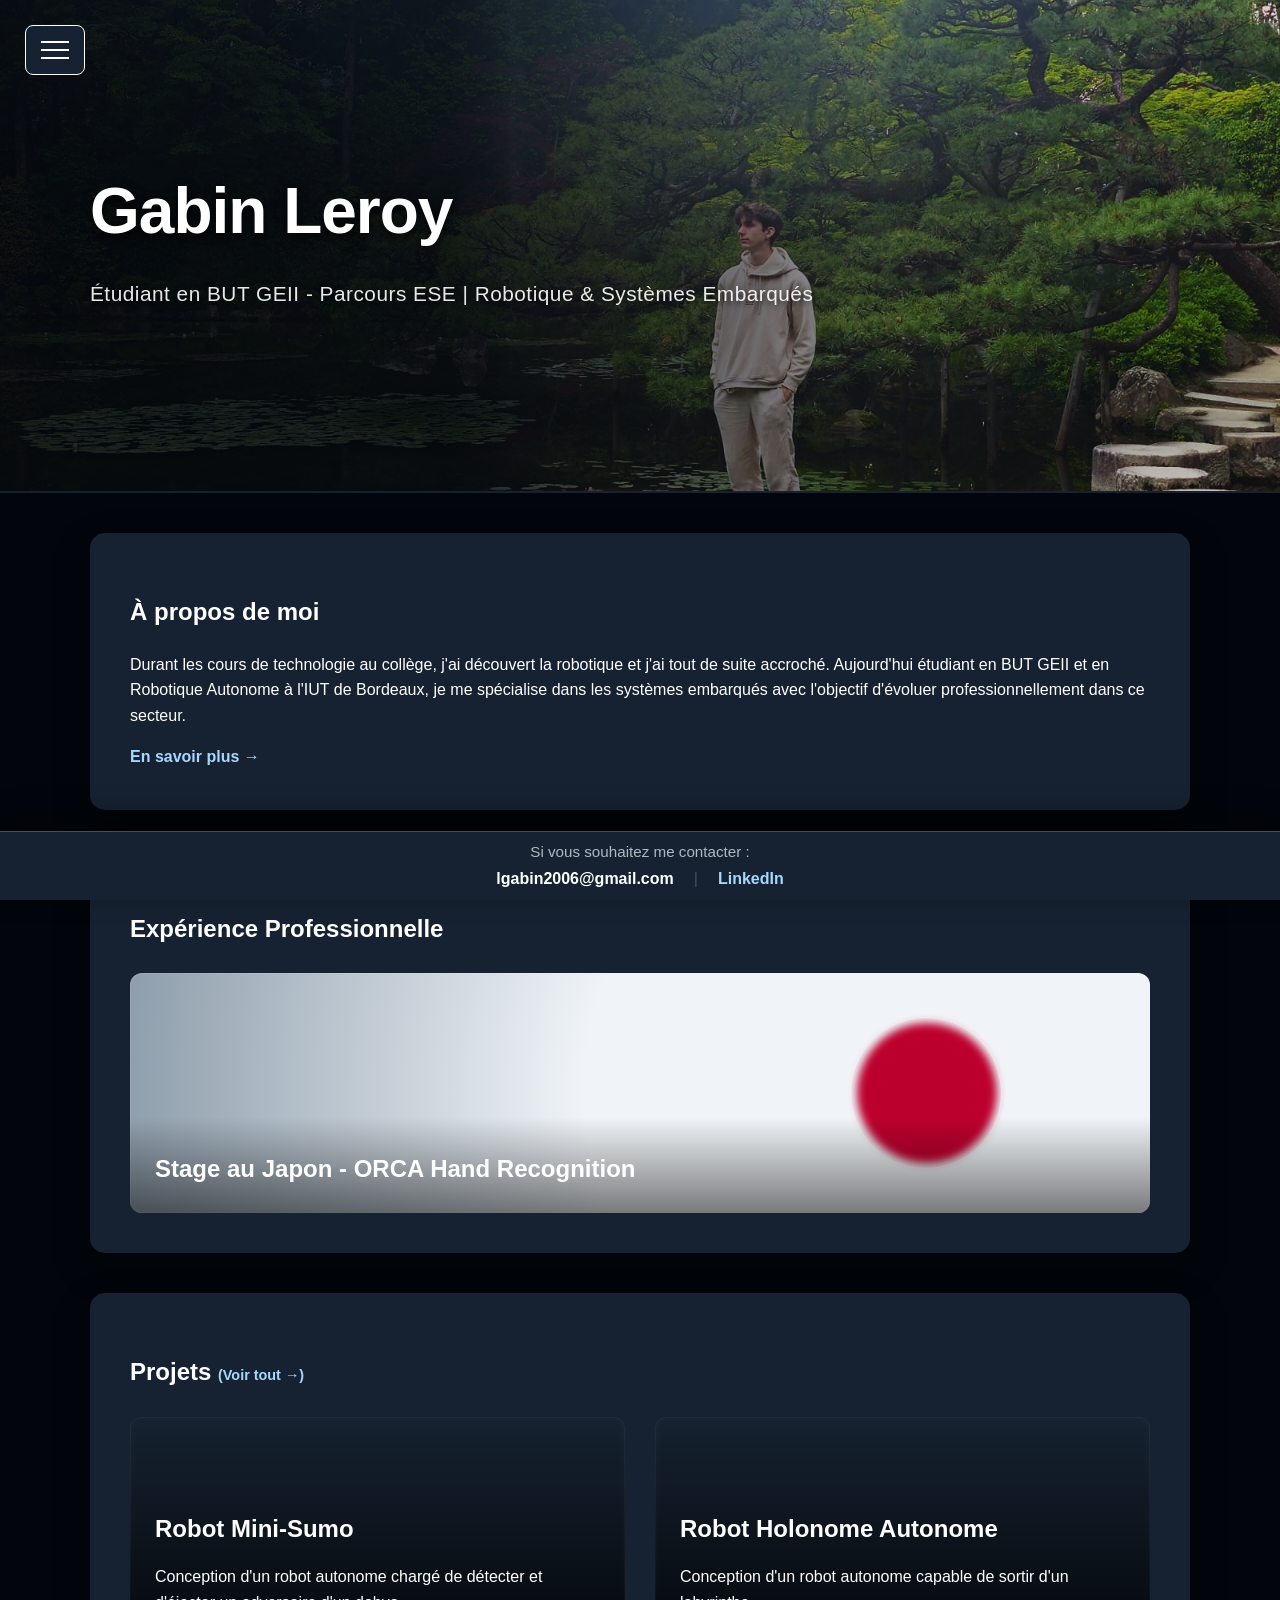
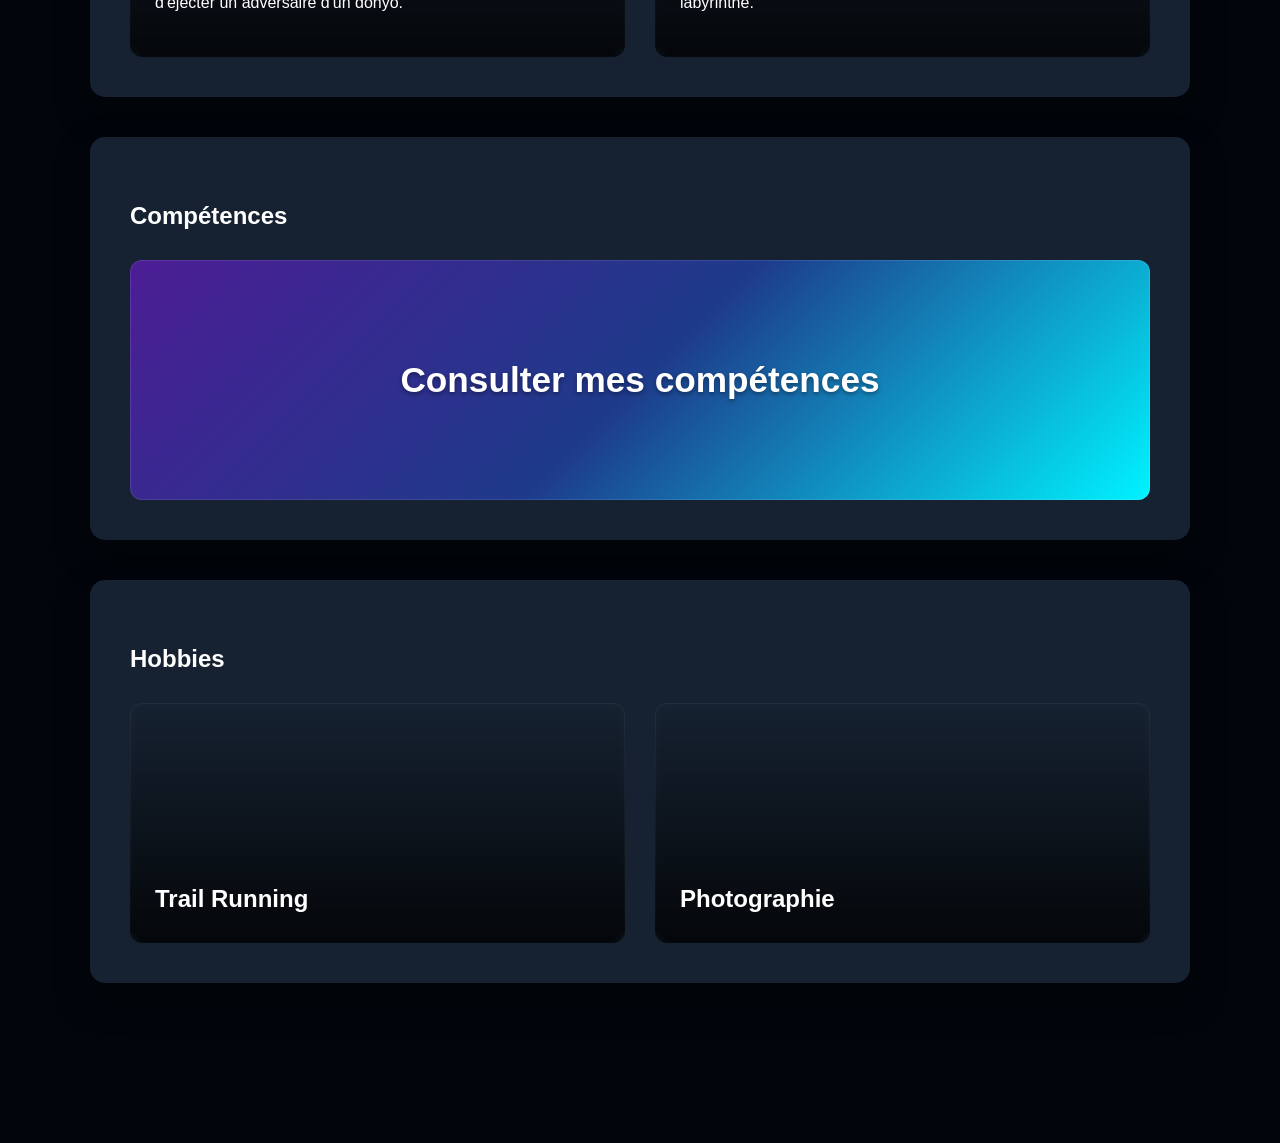
==== commit f100e45a: "Add files via upload" ====
--- a/index.html
+++ b/index.html
@@ -66,7 +66,7 @@
                 <a href="robotholonome.html" class="card-btn">
                     <div class="overlay">
                         <h3>Robot Holonome Autonome</h3>
-                        <p>Conception d'un robot autonome capable de sortir d'un labyrinthe. Travail en équipe avec une spécialisation sur l'architecture logicielle et le traitement LiDAR.</p>
+                        <p>Conception d'un robot autonome capable de sortir d'un labyrinthe.</p>
                     </div>
                 </a>
             </div>
--- a/style.css
+++ b/style.css
@@ -1143,4 +1143,133 @@
         font-size: 1.1em;
         padding: 0 20px;
     }
+}
+
+/* ===================================================
+   BANNIÈRE ACCUEIL KART : SPLIT-SCREEN & POSITION OK
+   =================================================== */
+.about-banner.kart-banner-bg {
+    position: relative;
+    background-color: #02060c;
+    overflow: hidden;
+    padding: 120px 0;
+    text-align: left;
+}
+
+/* Côté gauche : La télécommande redressée, zoomée et calée à droite */
+.about-banner.kart-banner-bg::before {
+    content: "";
+    position: absolute;
+    top: 0; left: 0; bottom: 0; width: 50%;
+    background-image: url('img/telecommande.jpg');
+    background-repeat: no-repeat;
+    background-position: center center; 
+    /* Rotation 90° + Fort Zoom + Décalage vers la droite (X) pour couvrir le vide vert */
+    transform: rotate(90deg) scale(2.0) translate(2%, -7%);
+    background-size: contain;
+    filter: brightness(0.25);
+    z-index: 1;
+}
+
+/* Côté droit : Le Kart miniature */
+.about-banner.kart-banner-bg::after {
+    content: "";
+    position: absolute;
+    top: 0; right: 0; bottom: 0; width: 50%;
+    background-image: url('img/kartahelice.jpg');
+    background-size: cover;
+    background-position: center;
+    filter: brightness(0.4);
+    clip-path: polygon(15% 0, 100% 0, 100% 100%, 0% 100%);
+    border-left: 2px solid var(--accent);
+    z-index: 2;
+}
+
+.about-banner.kart-banner-bg .container {
+    position: relative;
+    z-index: 10;
+}
+
+.about-banner.kart-banner-bg .banner-text {
+    margin: 0; padding: 0;
+    max-width: 45%;
+}
+
+@media (max-width: 768px) {
+    .about-banner.kart-banner-bg { text-align: center; padding: 60px 0; }
+    .about-banner.kart-banner-bg::before { width: 100%; filter: brightness(0.35); transform: rotate(90deg) scale(1.3); }
+    .about-banner.kart-banner-bg::after { display: none; }
+    .about-banner.kart-banner-bg .banner-text { max-width: 100%; }
+}
+
+/* ===================================================
+   FIX DES IMAGES : FONDS BLANCS & VRAI FLOU ISOLÉ
+   =================================================== */
+
+/* 1. Fond blanc pur pour les schémas électriques ISIS (Inchangé) */
+.project-image img[src*="schemakart.png"],
+.project-image img[src*="schemapuissance.png"] {
+    object-fit: contain !important;
+    background-color: #ffffff !important;
+    padding: 15px;
+    box-sizing: border-box;
+    border: 1px solid rgba(255, 255, 255, 0.1);
+    box-shadow: 0 10px 25px rgba(0, 0, 0, 0.4);
+}
+
+/* 2. Organisation de la colonne d'images (gère l'espacement) */
+.project-row .project-image {
+    display: flex;
+    flex-direction: column;
+    gap: 25px;
+}
+
+/* On désactive l'ancien fond flou UNIQUEMENT pour la page Kart (schémas et nouveaux wrappers) 
+   pour réactiver le flou natif sur la page projets.html */
+.project-row .project-image:has(.blur-wrapper),
+.project-row .project-image:has(img[src*="schema"]) {
+    background: transparent !important;
+}
+
+.project-row .project-image:has(.blur-wrapper)::before,
+.project-row .project-image:has(img[src*="schema"])::before {
+    display: none !important;
+}
+
+/* 3. Le fameux conteneur wrapper qui rend le flou possible */
+.blur-wrapper {
+    position: relative;
+    overflow: hidden;
+    border-radius: 10px;
+    height: 300px;
+    width: 100%;
+    box-shadow: 0 10px 30px rgba(0,0,0,0.5);
+}
+
+/* 4. On injecte l'image de fond dans le conteneur selon l'image qu'il contient */
+.blur-wrapper:has(img[src*="kartpcb.png"])::before { background-image: url('img/kartpcb.png'); }
+.blur-wrapper:has(img[src*="kartmoteur.png"])::before { background-image: url('img/kartmoteur.png'); }
+.blur-wrapper:has(img[src*="kartled.png"])::before { background-image: url('img/kartled.png'); }
+
+/* 5. Le VRAI filtre de flou appliqué uniquement sur le fond de la boîte */
+.blur-wrapper::before {
+    content: "";
+    position: absolute;
+    inset: 0;
+    background-size: cover;
+    background-position: center;
+    filter: blur(15px) brightness(0.4); /* Le flou tamisé tant attendu */
+    transform: scale(1.15); /* Étire le fond pour cacher les bords nets du flou */
+    z-index: 1;
+}
+
+/* 6. L'image de premier plan posée par-dessus, parfaitement nette */
+.blur-wrapper img {
+    position: relative;
+    width: 100%;
+    height: 100%;
+    object-fit: contain !important;
+    background: transparent !important;
+    margin: 0 !important; /* Sécurité pour écraser d'anciens margins */
+    z-index: 2;
 }
